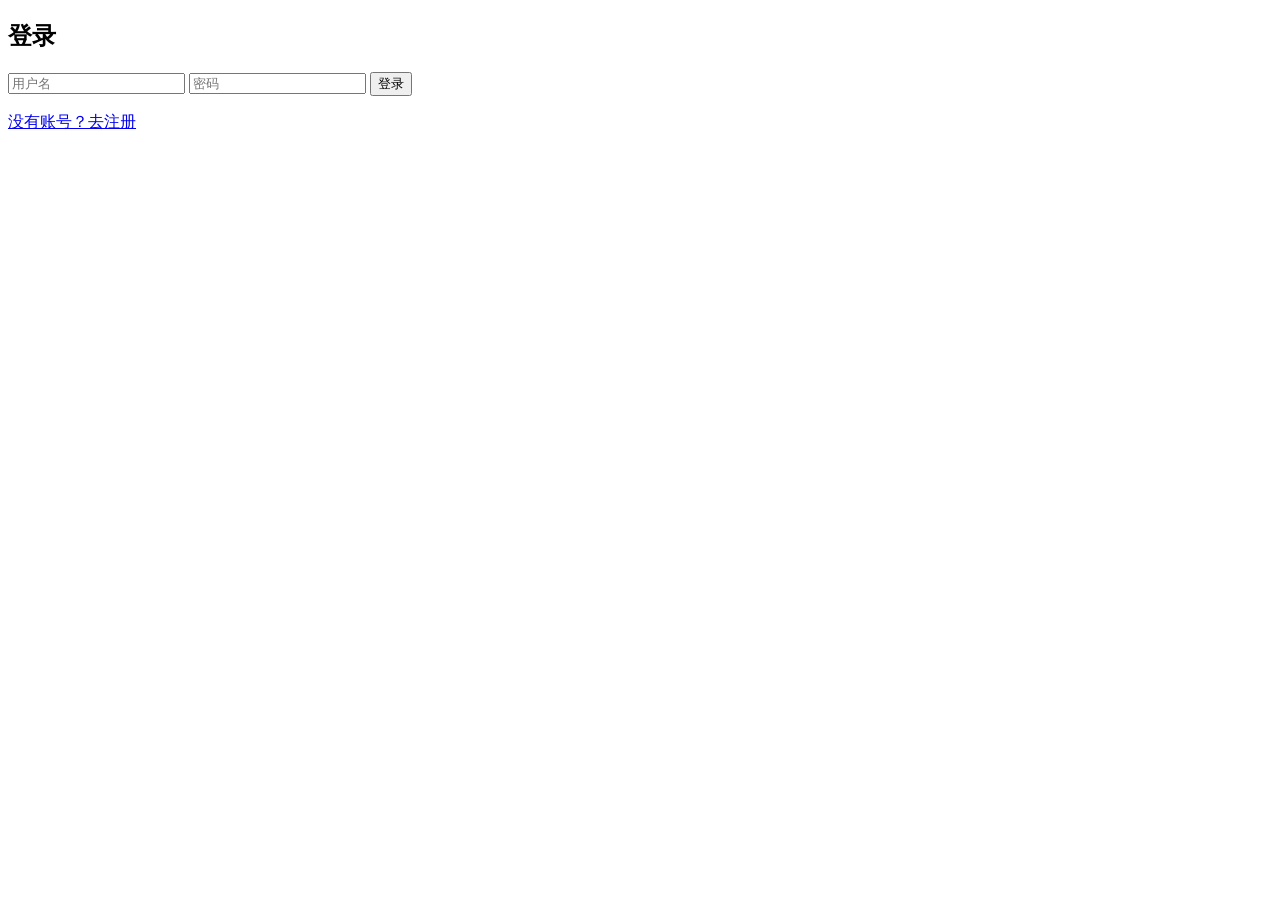
==== frontend/login.html @ c3f6e5bd "A模块：前后端分离骨架(纯API+前端目录+Nginx)+账号接口+初始化数据" ====
<!DOCTYPE html>
<html lang="zh">

<head>
    <meta charset="utf-8">
    <title>登录</title>
</head>

<body>
    <h2>登录</h2>
    <input id="username" placeholder="用户名">
    <input id="password" type="password" placeholder="密码">
    <button onclick="doLogin()">登录</button>
    <p><a href="/register.html">没有账号？去注册</a></p>

    <script src="/js/api.js"></script>
    <script>
        async function doLogin() {
            const result = await apiPost('/api/login/', {
                username: username.value,
                password: password.value
            });
            if (result.code === 200) {
                alert('登录成功');
                location.href = '/index.html';
                return;
            }
            alert(result.msg);
        }
    </script>
</body>

</html>
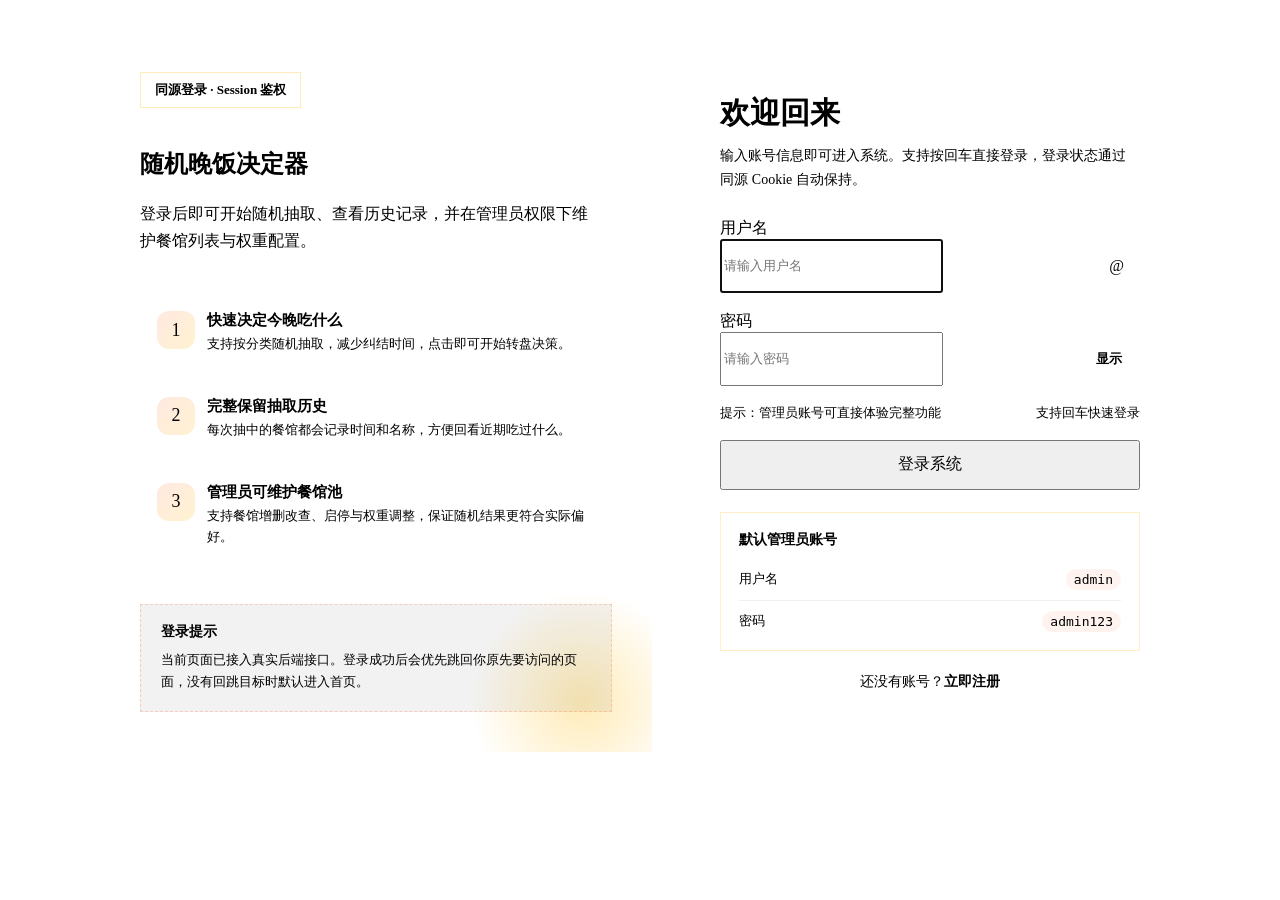
==== commit 8d94780a: "更新：美化登录页并补充本地整合集成指导书" ====
--- a/frontend/login.html
+++ b/frontend/login.html
@@ -1,33 +1,524 @@
 <!DOCTYPE html>
 <html lang="zh">
-
 <head>
     <meta charset="utf-8">
-    <title>登录</title>
+    <meta name="viewport" content="width=device-width, initial-scale=1">
+    <title>登录 - 随机晚饭决定器</title>
+    <link rel="stylesheet" href="/css/common.css">
+    <style>
+        body {
+            display: flex;
+            align-items: center;
+            justify-content: center;
+            padding: 24px;
+        }
+
+        .login-layout {
+            width: 100%;
+            max-width: 1080px;
+            display: grid;
+            grid-template-columns: 1.05fr 0.95fr;
+            gap: 28px;
+            align-items: stretch;
+        }
+
+        .hero-card,
+        .form-card {
+            min-height: 640px;
+        }
+
+        .hero-card {
+            display: flex;
+            flex-direction: column;
+            justify-content: space-between;
+            padding: 40px;
+            overflow: hidden;
+            position: relative;
+        }
+
+        .hero-card::after {
+            content: "";
+            position: absolute;
+            inset: auto -40px -60px auto;
+            width: 220px;
+            height: 220px;
+            border-radius: 50%;
+            background: radial-gradient(circle, rgba(255, 184, 0, 0.28) 0%, rgba(255, 184, 0, 0) 72%);
+            pointer-events: none;
+        }
+
+        .brand-tag {
+            display: inline-flex;
+            align-items: center;
+            gap: 8px;
+            width: fit-content;
+            padding: 8px 14px;
+            border-radius: var(--radius-full);
+            background: rgba(255, 255, 255, 0.72);
+            border: 1px solid rgba(255, 184, 0, 0.28);
+            color: var(--color-primary);
+            font-size: 13px;
+            font-weight: 700;
+        }
+
+        .hero-main {
+            display: flex;
+            flex-direction: column;
+            gap: 20px;
+            position: relative;
+            z-index: 1;
+        }
+
+        .hero-desc {
+            max-width: 460px;
+            color: var(--color-text-light);
+            font-size: 16px;
+            line-height: 1.7;
+        }
+
+        .feature-list {
+            display: grid;
+            gap: 12px;
+            margin-top: 6px;
+        }
+
+        .feature-item {
+            display: flex;
+            gap: 12px;
+            align-items: flex-start;
+            padding: 14px 16px;
+            border-radius: var(--radius-md);
+            background: rgba(255, 255, 255, 0.55);
+            border: 1px solid rgba(255, 255, 255, 0.55);
+        }
+
+        .feature-icon {
+            width: 38px;
+            height: 38px;
+            border-radius: 12px;
+            display: inline-flex;
+            align-items: center;
+            justify-content: center;
+            background: linear-gradient(135deg, rgba(255, 107, 53, 0.15), rgba(255, 184, 0, 0.18));
+            color: var(--color-primary-dark);
+            font-size: 18px;
+            flex: none;
+        }
+
+        .feature-title {
+            font-size: 15px;
+            font-weight: 700;
+            margin-bottom: 4px;
+        }
+
+        .feature-text {
+            color: var(--color-text-light);
+            font-size: 13px;
+            line-height: 1.6;
+        }
+
+        .tips-card {
+            padding: 18px 20px;
+            border-radius: var(--radius-md);
+            background: rgba(43, 43, 43, 0.06);
+            border: 1px dashed rgba(255, 107, 53, 0.28);
+            position: relative;
+            z-index: 1;
+        }
+
+        .tips-title {
+            font-size: 14px;
+            font-weight: 700;
+            margin-bottom: 8px;
+        }
+
+        .tips-text {
+            color: var(--color-text-light);
+            font-size: 13px;
+            line-height: 1.7;
+        }
+
+        .form-card {
+            display: flex;
+            flex-direction: column;
+            justify-content: center;
+            padding: 40px;
+        }
+
+        .form-head {
+            margin-bottom: 26px;
+        }
+
+        .form-title {
+            font-size: 30px;
+            font-weight: 800;
+            color: var(--color-text);
+            margin-bottom: 10px;
+        }
+
+        .form-subtitle {
+            color: var(--color-text-light);
+            line-height: 1.7;
+            font-size: 14px;
+        }
+
+        .login-form {
+            display: grid;
+            gap: 18px;
+        }
+
+        .input-wrap {
+            position: relative;
+        }
+
+        .form-input {
+            padding-right: 48px;
+            height: 48px;
+        }
+
+        .input-icon {
+            position: absolute;
+            right: 16px;
+            top: 50%;
+            transform: translateY(-50%);
+            color: var(--color-text-lighter);
+            font-size: 16px;
+            pointer-events: none;
+        }
+
+        .password-toggle {
+            position: absolute;
+            right: 12px;
+            top: 50%;
+            transform: translateY(-50%);
+            border: none;
+            background: transparent;
+            color: var(--color-text-light);
+            font-size: 13px;
+            font-weight: 700;
+            cursor: pointer;
+            padding: 4px 6px;
+        }
+
+        .password-toggle:hover {
+            color: var(--color-primary);
+        }
+
+        .helper-row {
+            display: flex;
+            align-items: center;
+            justify-content: space-between;
+            gap: 12px;
+            color: var(--color-text-light);
+            font-size: 13px;
+        }
+
+        .helper-note {
+            display: inline-flex;
+            align-items: center;
+            gap: 6px;
+        }
+
+        .login-btn {
+            width: 100%;
+            height: 50px;
+            font-size: 16px;
+        }
+
+        .error-box {
+            display: none;
+            padding: 12px 14px;
+            border-radius: var(--radius-sm);
+            background: rgba(255, 107, 107, 0.12);
+            border: 1px solid rgba(255, 107, 107, 0.2);
+            color: #d9485f;
+            font-size: 13px;
+            line-height: 1.6;
+        }
+
+        .error-box.show {
+            display: block;
+        }
+
+        .account-card {
+            margin-top: 22px;
+            padding: 18px;
+            border-radius: var(--radius-md);
+            background: rgba(255, 255, 255, 0.68);
+            border: 1px solid rgba(255, 184, 0, 0.22);
+        }
+
+        .account-title {
+            font-size: 14px;
+            font-weight: 700;
+            margin-bottom: 10px;
+        }
+
+        .account-row {
+            display: flex;
+            align-items: center;
+            justify-content: space-between;
+            gap: 12px;
+            padding: 10px 0;
+            border-bottom: 1px solid rgba(0, 0, 0, 0.06);
+            font-size: 13px;
+        }
+
+        .account-row:last-child {
+            border-bottom: none;
+            padding-bottom: 0;
+        }
+
+        .account-row code {
+            font-family: Consolas, monospace;
+            background: rgba(255, 107, 53, 0.08);
+            padding: 3px 8px;
+            border-radius: 999px;
+            color: var(--color-primary-dark);
+        }
+
+        .link-row {
+            margin-top: 22px;
+            text-align: center;
+            color: var(--color-text-light);
+            font-size: 14px;
+        }
+
+        .link-row a {
+            color: var(--color-primary);
+            font-weight: 700;
+            text-decoration: none;
+        }
+
+        .link-row a:hover {
+            text-decoration: underline;
+        }
+
+        @media (max-width: 920px) {
+            .login-layout {
+                grid-template-columns: 1fr;
+            }
+
+            .hero-card,
+            .form-card {
+                min-height: auto;
+            }
+        }
+
+        @media (max-width: 640px) {
+            body {
+                padding: 12px;
+            }
+
+            .hero-card,
+            .form-card {
+                padding: 22px 18px;
+            }
+
+            .form-title {
+                font-size: 24px;
+            }
+
+            .gradient-title {
+                font-size: 24px;
+            }
+
+            .helper-row {
+                flex-direction: column;
+                align-items: flex-start;
+            }
+        }
+    </style>
 </head>
-
 <body>
-    <h2>登录</h2>
-    <input id="username" placeholder="用户名">
-    <input id="password" type="password" placeholder="密码">
-    <button onclick="doLogin()">登录</button>
-    <p><a href="/register.html">没有账号？去注册</a></p>
+    <div class="login-layout">
+        <section class="glass-card hero-card">
+            <div class="hero-main">
+                <div class="brand-tag">同源登录 · Session 鉴权</div>
+                <div>
+                    <h1 class="gradient-title">随机晚饭决定器</h1>
+                    <p class="hero-desc">
+                        登录后即可开始随机抽取、查看历史记录，并在管理员权限下维护餐馆列表与权重配置。
+                    </p>
+                </div>
+
+                <div class="feature-list">
+                    <div class="feature-item">
+                        <div class="feature-icon">1</div>
+                        <div>
+                            <div class="feature-title">快速决定今晚吃什么</div>
+                            <div class="feature-text">支持按分类随机抽取，减少纠结时间，点击即可开始转盘决策。</div>
+                        </div>
+                    </div>
+                    <div class="feature-item">
+                        <div class="feature-icon">2</div>
+                        <div>
+                            <div class="feature-title">完整保留抽取历史</div>
+                            <div class="feature-text">每次抽中的餐馆都会记录时间和名称，方便回看近期吃过什么。</div>
+                        </div>
+                    </div>
+                    <div class="feature-item">
+                        <div class="feature-icon">3</div>
+                        <div>
+                            <div class="feature-title">管理员可维护餐馆池</div>
+                            <div class="feature-text">支持餐馆增删改查、启停与权重调整，保证随机结果更符合实际偏好。</div>
+                        </div>
+                    </div>
+                </div>
+            </div>
+
+            <div class="tips-card">
+                <div class="tips-title">登录提示</div>
+                <div class="tips-text">
+                    当前页面已接入真实后端接口。登录成功后会优先跳回你原先要访问的页面，没有回跳目标时默认进入首页。
+                </div>
+            </div>
+        </section>
+
+        <section class="glass-card form-card">
+            <div class="form-head">
+                <div class="form-title">欢迎回来</div>
+                <div class="form-subtitle">
+                    输入账号信息即可进入系统。支持按回车直接登录，登录状态通过同源 Cookie 自动保持。
+                </div>
+            </div>
+
+            <div class="login-form">
+                <div class="form-group">
+                    <label for="username">用户名</label>
+                    <div class="input-wrap">
+                        <input id="username" class="form-input" autocomplete="username" placeholder="请输入用户名">
+                        <span class="input-icon">@</span>
+                    </div>
+                </div>
+
+                <div class="form-group">
+                    <label for="password">密码</label>
+                    <div class="input-wrap">
+                        <input id="password" class="form-input" type="password" autocomplete="current-password" placeholder="请输入密码">
+                        <button class="password-toggle" type="button" id="togglePassword">显示</button>
+                    </div>
+                </div>
+
+                <div class="helper-row">
+                    <div class="helper-note">提示：管理员账号可直接体验完整功能</div>
+                    <div class="helper-note">支持回车快速登录</div>
+                </div>
+
+                <div id="errorBox" class="error-box"></div>
+
+                <button id="loginButton" class="btn btn-primary login-btn" type="button" onclick="doLogin()">登录系统</button>
+            </div>
+
+            <div class="account-card">
+                <div class="account-title">默认管理员账号</div>
+                <div class="account-row">
+                    <span>用户名</span>
+                    <code>admin</code>
+                </div>
+                <div class="account-row">
+                    <span>密码</span>
+                    <code>admin123</code>
+                </div>
+            </div>
+
+            <div class="link-row">
+                还没有账号？<a href="/register.html">立即注册</a>
+            </div>
+        </section>
+    </div>
 
     <script src="/js/api.js"></script>
     <script>
+        const usernameInput = document.getElementById('username');
+        const passwordInput = document.getElementById('password');
+        const errorBox = document.getElementById('errorBox');
+        const loginButton = document.getElementById('loginButton');
+        const togglePasswordButton = document.getElementById('togglePassword');
+
+        function getNextUrl() {
+            const params = new URLSearchParams(window.location.search);
+            const next = params.get('next');
+            if (next && next.startsWith('/')) {
+                return next;
+            }
+            return '/index.html';
+        }
+
+        function showError(message) {
+            errorBox.textContent = message || '登录失败，请稍后重试';
+            errorBox.classList.add('show');
+        }
+
+        function clearError() {
+            errorBox.textContent = '';
+            errorBox.classList.remove('show');
+        }
+
+        function setLoading(loading) {
+            loginButton.disabled = loading;
+            loginButton.textContent = loading ? '登录中...' : '登录系统';
+        }
+
         async function doLogin() {
-            const result = await apiPost('/api/login/', {
-                username: username.value,
-                password: password.value
-            });
-            if (result.code === 200) {
-                alert('登录成功');
-                location.href = '/index.html';
+            clearError();
+
+            const username = usernameInput.value.trim();
+            const password = passwordInput.value;
+
+            if (!username) {
+                showError('请输入用户名');
+                usernameInput.focus();
                 return;
             }
-            alert(result.msg);
-        }
+            if (!password) {
+                showError('请输入密码');
+                passwordInput.focus();
+                return;
+            }
+
+            setLoading(true);
+            try {
+                const result = await apiPost('/api/login/', {
+                    username: username,
+                    password: password
+                });
+
+                if (result.code === 200) {
+                    window.location.href = getNextUrl();
+                    return;
+                }
+
+                showError(result.msg);
+            } catch (error) {
+                showError('网络异常，请检查服务是否已启动');
+            } finally {
+                setLoading(false);
+            }
+        }
+
+        usernameInput.addEventListener('input', clearError);
+        passwordInput.addEventListener('input', clearError);
+        passwordInput.addEventListener('keydown', function (event) {
+            if (event.key === 'Enter') {
+                doLogin();
+            }
+        });
+        usernameInput.addEventListener('keydown', function (event) {
+            if (event.key === 'Enter') {
+                doLogin();
+            }
+        });
+
+        togglePasswordButton.addEventListener('click', function () {
+            const isPassword = passwordInput.type === 'password';
+            passwordInput.type = isPassword ? 'text' : 'password';
+            togglePasswordButton.textContent = isPassword ? '隐藏' : '显示';
+        });
+
+        window.addEventListener('load', function () {
+            usernameInput.focus();
+        });
     </script>
 </body>
-
-</html>+</html>
